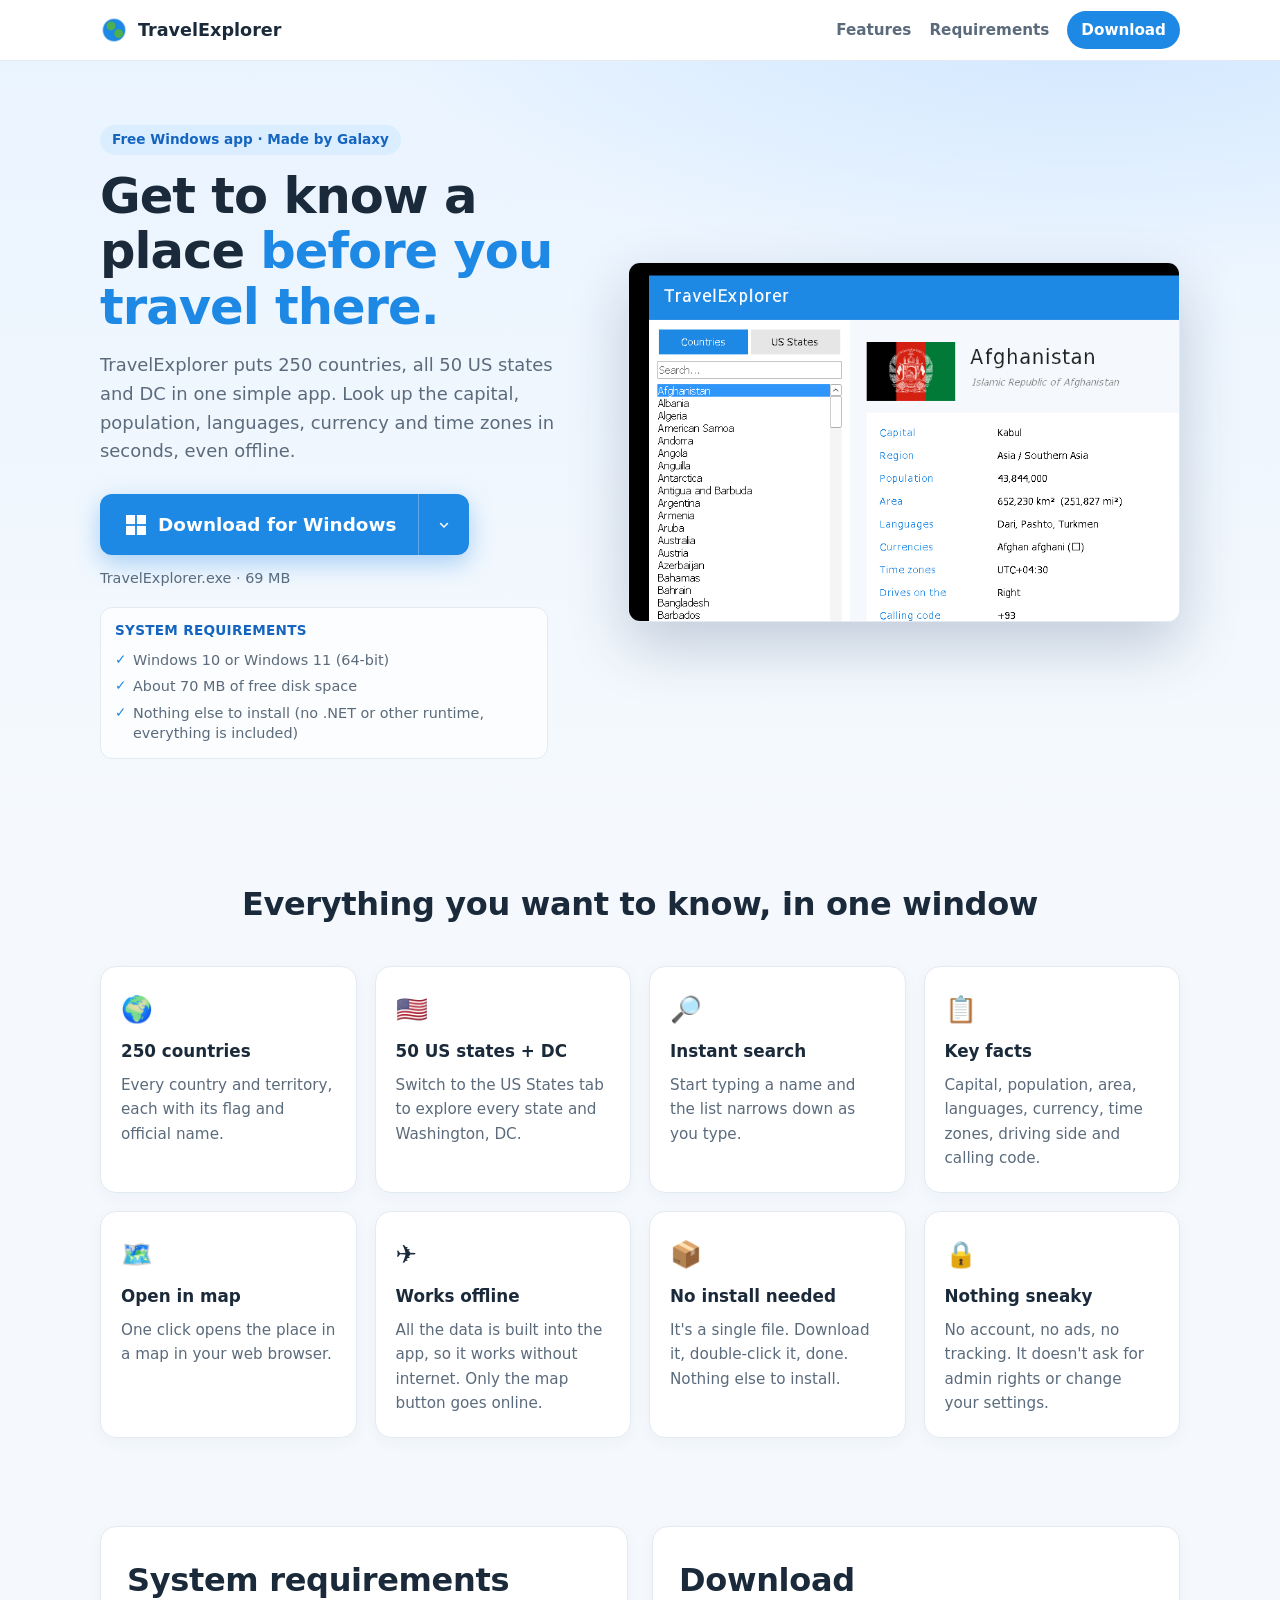
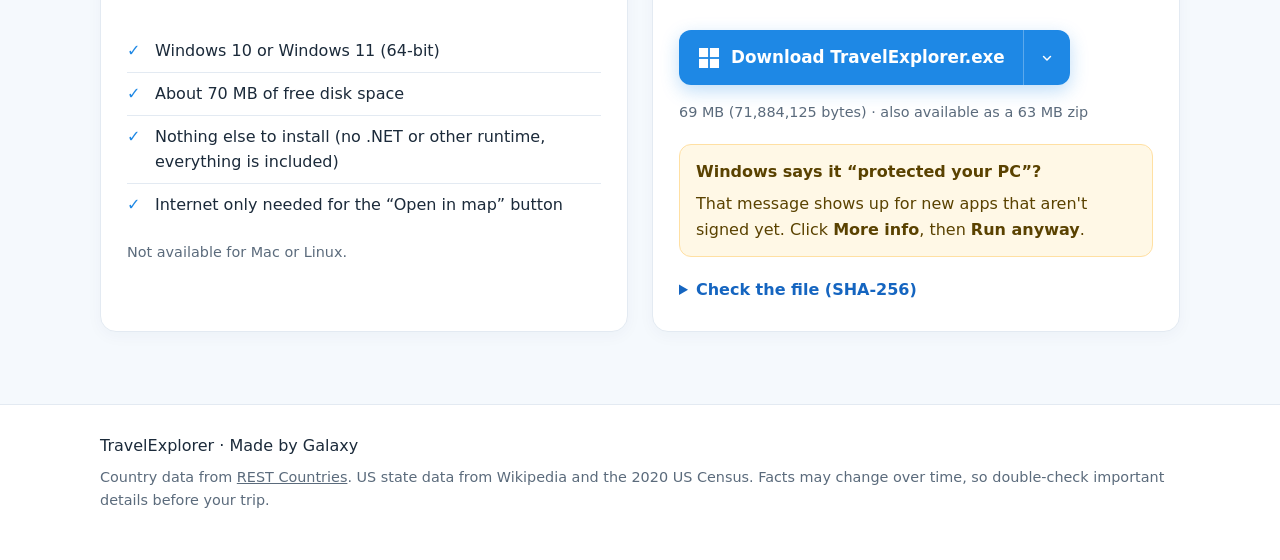
==== index.html @ 133fc7de "Publish TravelExplorer download site" ====
<!DOCTYPE html>
<html lang="en">
<head>
  <meta charset="utf-8">
  <meta name="viewport" content="width=device-width, initial-scale=1">
  <title>TravelExplorer: explore countries and US states before you go</title>
  <meta name="description" content="TravelExplorer is a free Windows app for looking up countries and US states: capital, population, languages, currency, time zones and more. Works offline, no install needed.">
  <link rel="icon" type="image/png" href="images/icon.png">
  <link rel="stylesheet" href="css/style.css">
</head>
<body>
  <header class="nav">
    <div class="wrap nav-inner">
      <a class="brand" href="#top"><img src="images/icon.png" alt="" width="28" height="28"> TravelExplorer</a>
      <nav>
        <a href="#features">Features</a>
        <a href="#requirements">Requirements</a>
        <a href="#download" class="nav-cta">Download</a>
      </nav>
    </div>
  </header>

  <main id="top">
    <section class="hero">
      <div class="wrap hero-inner">
        <div class="hero-text">
          <p class="eyebrow">Free Windows app &middot; Made by Galaxy</p>
          <h1>Get to know a place <span>before you travel there.</span></h1>
          <p class="lead">TravelExplorer puts 250 countries, all 50 US states and DC in one simple app. Look up the capital, population, languages, currency and time zones in seconds, even offline.</p>
          <div class="cta-row">
        <div class="split-dl" data-split-dl>
          <a class="split-dl-main" href="https://github.com/OscarPlaysROBLOX/travel-explorer/releases/download/v1.0.0/TravelExplorer.exe" download>
            <svg class="ico-win" aria-hidden="true" viewBox="0 0 88 88" width="20" height="20"><rect x="0" y="0" width="40" height="40" fill="currentColor"/><rect x="48" y="0" width="40" height="40" fill="currentColor"/><rect x="0" y="48" width="40" height="40" fill="currentColor"/><rect x="48" y="48" width="40" height="40" fill="currentColor"/></svg>
            <span>Download for Windows</span>
          </a>
          <button type="button" class="split-dl-toggle" id="dl-toggle-hero"
            aria-expanded="false" aria-haspopup="menu" aria-controls="dl-menu-hero"
            title="More download options">
            <svg class="ico-chevron" aria-hidden="true" viewBox="0 0 24 24" width="18" height="18"><path fill="currentColor" d="M6.7 9.3a1 1 0 0 1 1.4 0L12 13.17l3.9-3.88a1 1 0 1 1 1.4 1.42l-4.6 4.58a1 1 0 0 1-1.4 0l-4.6-4.58a1 1 0 0 1 0-1.42z"/></svg>
            <span class="sr-only">More download options</span>
          </button>
          <ul class="split-dl-menu" id="dl-menu-hero" role="menu" hidden>
          <li role="none">
            <a role="menuitem" class="split-dl-item" href="https://github.com/OscarPlaysROBLOX/travel-explorer/releases/download/v1.0.0/TravelExplorer.exe" download>
              <svg class="ico-dl" aria-hidden="true" viewBox="0 0 24 24" width="18" height="18"><path fill="currentColor" d="M12 3a1 1 0 0 1 1 1v9.586l3.293-3.293a1 1 0 1 1 1.414 1.414l-5 5a1 1 0 0 1-1.414 0l-5-5a1 1 0 1 1 1.414-1.414L11 13.586V4a1 1 0 0 1 1-1zm-7 14a1 1 0 0 1 1 1v1h12v-1a1 1 0 1 1 2 0v2a1 1 0 0 1-1 1H4a1 1 0 0 1-1-1v-2a1 1 0 0 1 1-1z"/></svg>
              <svg class="ico-win" aria-hidden="true" viewBox="0 0 88 88" width="20" height="20"><rect x="0" y="0" width="40" height="40" fill="currentColor"/><rect x="48" y="0" width="40" height="40" fill="currentColor"/><rect x="0" y="48" width="40" height="40" fill="currentColor"/><rect x="48" y="48" width="40" height="40" fill="currentColor"/></svg>
              <span>Windows 64-bit installer-free .exe (69 MB)</span>
            </a>
          </li>
          <li role="none">
            <a role="menuitem" class="split-dl-item" href="https://github.com/OscarPlaysROBLOX/travel-explorer/releases/download/v1.0.0/TravelExplorer.zip" download>
              <svg class="ico-dl" aria-hidden="true" viewBox="0 0 24 24" width="18" height="18"><path fill="currentColor" d="M12 3a1 1 0 0 1 1 1v9.586l3.293-3.293a1 1 0 1 1 1.414 1.414l-5 5a1 1 0 0 1-1.414 0l-5-5a1 1 0 1 1 1.414-1.414L11 13.586V4a1 1 0 0 1 1-1zm-7 14a1 1 0 0 1 1 1v1h12v-1a1 1 0 1 1 2 0v2a1 1 0 0 1-1 1H4a1 1 0 0 1-1-1v-2a1 1 0 0 1 1-1z"/></svg>
              <svg class="ico-win" aria-hidden="true" viewBox="0 0 88 88" width="20" height="20"><rect x="0" y="0" width="40" height="40" fill="currentColor"/><rect x="48" y="0" width="40" height="40" fill="currentColor"/><rect x="0" y="48" width="40" height="40" fill="currentColor"/><rect x="48" y="48" width="40" height="40" fill="currentColor"/></svg>
              <span>Windows 64-bit .zip (63 MB)</span>
            </a>
          </li>
          <li role="none">
            <a role="menuitem" class="split-dl-item" href="https://github.com/OscarPlaysROBLOX/travel-explorer/releases/download/v1.0.0/SHA256.txt" download>
              <svg class="ico-dl" aria-hidden="true" viewBox="0 0 24 24" width="18" height="18"><path fill="currentColor" d="M12 3a1 1 0 0 1 1 1v9.586l3.293-3.293a1 1 0 1 1 1.414 1.414l-5 5a1 1 0 0 1-1.414 0l-5-5a1 1 0 1 1 1.414-1.414L11 13.586V4a1 1 0 0 1 1-1zm-7 14a1 1 0 0 1 1 1v1h12v-1a1 1 0 1 1 2 0v2a1 1 0 0 1-1 1H4a1 1 0 0 1-1-1v-2a1 1 0 0 1 1-1z"/></svg>
              <svg class="ico-win" aria-hidden="true" viewBox="0 0 88 88" width="20" height="20"><rect x="0" y="0" width="40" height="40" fill="currentColor"/><rect x="48" y="0" width="40" height="40" fill="currentColor"/><rect x="0" y="48" width="40" height="40" fill="currentColor"/><rect x="48" y="48" width="40" height="40" fill="currentColor"/></svg>
              <span>SHA-256 checksum (.txt)</span>
            </a>
          </li>
          </ul>
        </div>
            <p class="dl-meta">TravelExplorer.exe &middot; 69 MB</p>
            <div class="hero-reqs" aria-label="System requirements">
              <h2 class="hero-reqs-title">System requirements</h2>
              <ul>
                <li>Windows 10 or Windows 11 (64-bit)</li>
                <li>About 70 MB of free disk space</li>
                <li>Nothing else to install (no .NET or other runtime, everything is included)</li>
              </ul>
            </div>
          </div>
        </div>
        <figure class="shot">
          <img src="images/screenshot.png" width="794" height="517" alt="TravelExplorer showing Afghanistan: flag, capital Kabul, region, population, area, languages, currency, time zone, driving side and calling code, with a searchable country list on the left.">
        </figure>
      </div>
    </section>

    <section id="features" class="features">
      <div class="wrap">
        <h2>Everything you want to know, in one window</h2>
        <div class="grid">
          <article class="card"><div class="ic">🌍</div><h3>250 countries</h3><p>Every country and territory, each with its flag and official name.</p></article>
          <article class="card"><div class="ic">🇺🇸</div><h3>50 US states + DC</h3><p>Switch to the US States tab to explore every state and Washington, DC.</p></article>
          <article class="card"><div class="ic">🔎</div><h3>Instant search</h3><p>Start typing a name and the list narrows down as you type.</p></article>
          <article class="card"><div class="ic">📋</div><h3>Key facts</h3><p>Capital, population, area, languages, currency, time zones, driving side and calling code.</p></article>
          <article class="card"><div class="ic">🗺️</div><h3>Open in map</h3><p>One click opens the place in a map in your web browser.</p></article>
          <article class="card"><div class="ic">✈️</div><h3>Works offline</h3><p>All the data is built into the app, so it works without internet. Only the map button goes online.</p></article>
          <article class="card"><div class="ic">📦</div><h3>No install needed</h3><p>It's a single file. Download it, double-click it, done. Nothing else to install.</p></article>
          <article class="card"><div class="ic">🔒</div><h3>Nothing sneaky</h3><p>No account, no ads, no tracking. It doesn't ask for admin rights or change your settings.</p></article>
        </div>
      </div>
    </section>

    <section id="download" class="download">
      <div class="wrap two-col">
        <div id="requirements" class="panel">
          <h2>System requirements</h2>
          <ul class="checks">
            <li>Windows 10 or Windows 11 (64-bit)</li>
            <li>About 70 MB of free disk space</li>
            <li>Nothing else to install (no .NET or other runtime, everything is included)</li>
            <li>Internet only needed for the &ldquo;Open in map&rdquo; button</li>
          </ul>
          <p class="muted">Not available for Mac or Linux.</p>
        </div>
        <div class="panel">
          <h2>Download</h2>
        <div class="split-dl split-dl--compact" data-split-dl>
          <a class="split-dl-main" href="https://github.com/OscarPlaysROBLOX/travel-explorer/releases/download/v1.0.0/TravelExplorer.exe" download>
            <svg class="ico-win" aria-hidden="true" viewBox="0 0 88 88" width="20" height="20"><rect x="0" y="0" width="40" height="40" fill="currentColor"/><rect x="48" y="0" width="40" height="40" fill="currentColor"/><rect x="0" y="48" width="40" height="40" fill="currentColor"/><rect x="48" y="48" width="40" height="40" fill="currentColor"/></svg>
            <span>Download TravelExplorer.exe</span>
          </a>
          <button type="button" class="split-dl-toggle" id="dl-toggle-panel"
            aria-expanded="false" aria-haspopup="menu" aria-controls="dl-menu-panel"
            title="More download options">
            <svg class="ico-chevron" aria-hidden="true" viewBox="0 0 24 24" width="18" height="18"><path fill="currentColor" d="M6.7 9.3a1 1 0 0 1 1.4 0L12 13.17l3.9-3.88a1 1 0 1 1 1.4 1.42l-4.6 4.58a1 1 0 0 1-1.4 0l-4.6-4.58a1 1 0 0 1 0-1.42z"/></svg>
            <span class="sr-only">More download options</span>
          </button>
          <ul class="split-dl-menu" id="dl-menu-panel" role="menu" hidden>
          <li role="none">
            <a role="menuitem" class="split-dl-item" href="https://github.com/OscarPlaysROBLOX/travel-explorer/releases/download/v1.0.0/TravelExplorer.exe" download>
              <svg class="ico-dl" aria-hidden="true" viewBox="0 0 24 24" width="18" height="18"><path fill="currentColor" d="M12 3a1 1 0 0 1 1 1v9.586l3.293-3.293a1 1 0 1 1 1.414 1.414l-5 5a1 1 0 0 1-1.414 0l-5-5a1 1 0 1 1 1.414-1.414L11 13.586V4a1 1 0 0 1 1-1zm-7 14a1 1 0 0 1 1 1v1h12v-1a1 1 0 1 1 2 0v2a1 1 0 0 1-1 1H4a1 1 0 0 1-1-1v-2a1 1 0 0 1 1-1z"/></svg>
              <svg class="ico-win" aria-hidden="true" viewBox="0 0 88 88" width="20" height="20"><rect x="0" y="0" width="40" height="40" fill="currentColor"/><rect x="48" y="0" width="40" height="40" fill="currentColor"/><rect x="0" y="48" width="40" height="40" fill="currentColor"/><rect x="48" y="48" width="40" height="40" fill="currentColor"/></svg>
              <span>Windows 64-bit installer-free .exe (69 MB)</span>
            </a>
          </li>
          <li role="none">
            <a role="menuitem" class="split-dl-item" href="https://github.com/OscarPlaysROBLOX/travel-explorer/releases/download/v1.0.0/TravelExplorer.zip" download>
              <svg class="ico-dl" aria-hidden="true" viewBox="0 0 24 24" width="18" height="18"><path fill="currentColor" d="M12 3a1 1 0 0 1 1 1v9.586l3.293-3.293a1 1 0 1 1 1.414 1.414l-5 5a1 1 0 0 1-1.414 0l-5-5a1 1 0 1 1 1.414-1.414L11 13.586V4a1 1 0 0 1 1-1zm-7 14a1 1 0 0 1 1 1v1h12v-1a1 1 0 1 1 2 0v2a1 1 0 0 1-1 1H4a1 1 0 0 1-1-1v-2a1 1 0 0 1 1-1z"/></svg>
              <svg class="ico-win" aria-hidden="true" viewBox="0 0 88 88" width="20" height="20"><rect x="0" y="0" width="40" height="40" fill="currentColor"/><rect x="48" y="0" width="40" height="40" fill="currentColor"/><rect x="0" y="48" width="40" height="40" fill="currentColor"/><rect x="48" y="48" width="40" height="40" fill="currentColor"/></svg>
              <span>Windows 64-bit .zip (63 MB)</span>
            </a>
          </li>
          <li role="none">
            <a role="menuitem" class="split-dl-item" href="https://github.com/OscarPlaysROBLOX/travel-explorer/releases/download/v1.0.0/SHA256.txt" download>
              <svg class="ico-dl" aria-hidden="true" viewBox="0 0 24 24" width="18" height="18"><path fill="currentColor" d="M12 3a1 1 0 0 1 1 1v9.586l3.293-3.293a1 1 0 1 1 1.414 1.414l-5 5a1 1 0 0 1-1.414 0l-5-5a1 1 0 1 1 1.414-1.414L11 13.586V4a1 1 0 0 1 1-1zm-7 14a1 1 0 0 1 1 1v1h12v-1a1 1 0 1 1 2 0v2a1 1 0 0 1-1 1H4a1 1 0 0 1-1-1v-2a1 1 0 0 1 1-1z"/></svg>
              <svg class="ico-win" aria-hidden="true" viewBox="0 0 88 88" width="20" height="20"><rect x="0" y="0" width="40" height="40" fill="currentColor"/><rect x="48" y="0" width="40" height="40" fill="currentColor"/><rect x="0" y="48" width="40" height="40" fill="currentColor"/><rect x="48" y="48" width="40" height="40" fill="currentColor"/></svg>
              <span>SHA-256 checksum (.txt)</span>
            </a>
          </li>
          </ul>
        </div>
          <p class="dl-meta">69 MB (71,884,125 bytes) &middot; also available as a 63 MB zip</p>
          <div class="note">
            <strong>Windows says it &ldquo;protected your PC&rdquo;?</strong>
            <p>That message shows up for new apps that aren't signed yet. Click <b>More info</b>, then <b>Run anyway</b>.</p>
          </div>
          <details class="hash">
            <summary>Check the file (SHA-256)</summary>
            <code>4e4ff138838e1df1d02a6c051dc1716c15a8ce69481aab5f80a237eab1870e41</code>
            <p class="muted">In PowerShell, run <code class="inline">Get-FileHash .\TravelExplorer.exe</code> and compare the result with the value above. Or download the <a href="https://github.com/OscarPlaysROBLOX/travel-explorer/releases/download/v1.0.0/SHA256.txt" download>SHA256.txt</a> file.</p>
          </details>
        </div>
      </div>
    </section>
  </main>

  <footer class="footer">
    <div class="wrap">
      <p>TravelExplorer &middot; Made by Galaxy</p>
      <p class="muted">Country data from <a href="https://restcountries.com" rel="noopener">REST Countries</a>. US state data from Wikipedia and the 2020 US Census. Facts may change over time, so double-check important details before your trip.</p>
    </div>
  </footer>
  <script src="js/download-menu.js" defer></script>
</body>
</html>
---- css/style.css ----
:root{
  --blue:#1e88e5; --blue-d:#1565c0; --ink:#1b2a3a; --muted:#5b6b7c;
  --bg:#f5f9fd; --card:#fff; --line:#e3eaf2; --radius:16px;
}
*{box-sizing:border-box}
html{scroll-behavior:smooth}
body{
  margin:0;
  font-family:"Segoe UI",system-ui,-apple-system,Roboto,Helvetica,Arial,sans-serif;
  color:var(--ink); background:var(--bg); line-height:1.6;
}
img{max-width:100%; height:auto; display:block}
a{color:var(--blue-d)}
.wrap{max-width:1120px; margin:0 auto; padding:0 20px}
.sr-only{
  position:absolute; width:1px; height:1px; padding:0; margin:-1px;
  overflow:hidden; clip:rect(0,0,0,0); white-space:nowrap; border:0;
}

.nav{
  position:sticky; top:0; z-index:10;
  background:rgba(255,255,255,.92); backdrop-filter:blur(8px);
  border-bottom:1px solid var(--line);
}
.nav-inner{display:flex; align-items:center; justify-content:space-between; height:60px}
.brand{
  display:flex; align-items:center; gap:10px;
  font-weight:700; font-size:1.1rem; color:var(--ink); text-decoration:none;
}
.nav nav{display:flex; gap:18px; align-items:center}
.nav nav a{color:var(--muted); text-decoration:none; font-weight:600; font-size:.95rem}
.nav nav a:hover{color:var(--blue-d)}
.nav .nav-cta{color:#fff; background:var(--blue); padding:7px 14px; border-radius:999px}
.nav .nav-cta:hover{color:#fff; background:var(--blue-d)}

.hero{
  background:
    radial-gradient(1200px 500px at 85% -10%, #cfe6ff 0, transparent 60%),
    linear-gradient(180deg, #eaf4ff, var(--bg));
  padding:64px 0 56px;
}
.hero-inner{display:grid; grid-template-columns:1fr 1.15fr; gap:48px; align-items:center}
.eyebrow{
  display:inline-block; margin:0 0 14px; padding:4px 12px; border-radius:999px;
  background:#dbeeff; color:var(--blue-d); font-weight:600; font-size:.85rem;
}
h1{font-size:clamp(2rem,4.5vw,3.1rem); line-height:1.12; margin:0 0 16px; letter-spacing:-.02em}
h1 span{color:var(--blue)}
.lead{font-size:1.12rem; color:var(--muted); margin:0 0 28px}
.cta-row{position:relative; z-index:3}

/* Room under open dropdown so requirements aren't covered */
.split-dl.is-open{margin-bottom:11.5rem}
.split-dl-menu{z-index:30}

.hero-reqs{
  margin-top:16px; max-width:28rem;
  padding:12px 14px; border-radius:12px;
  background:rgba(255,255,255,.72); border:1px solid var(--line);
}
.hero-reqs-title{
  margin:0 0 6px; font-size:.85rem; font-weight:700;
  letter-spacing:.02em; text-transform:uppercase; color:var(--blue-d);
}
.hero-reqs ul{margin:0; padding:0; list-style:none}
.hero-reqs li{
  position:relative; padding:3px 0 3px 18px;
  font-size:.9rem; color:var(--muted); line-height:1.4;
}
.hero-reqs li::before{
  content:"✓"; position:absolute; left:0; color:var(--blue); font-weight:700; font-size:.85rem;
}

/* Split download button */
.split-dl{
  position:relative; display:inline-flex; align-items:stretch;
  border-radius:12px;
  box-shadow:0 8px 24px rgba(30,136,229,.35);
  max-width:100%;
}
.split-dl-main{
  display:inline-flex; align-items:center; gap:12px;
  background:var(--blue); color:#fff; text-decoration:none;
  font-weight:700; font-size:1.15rem; padding:16px 22px 16px 26px;
  border-radius:12px 0 0 12px; border:0; border-right:1px solid rgba(255,255,255,.28);
  transition:background .15s;
}
.split-dl-toggle{
  display:inline-flex; align-items:center; justify-content:center;
  background:var(--blue); color:#fff; border:0; cursor:pointer;
  padding:0 16px; border-radius:0 12px 12px 0;
  transition:background .15s;
}
.split-dl-main:hover, .split-dl-toggle:hover{background:var(--blue-d)}
.split-dl-main:focus-visible, .split-dl-toggle:focus-visible{
  outline:3px solid #90caf9; outline-offset:3px; z-index:1;
}
.split-dl.is-open .split-dl-toggle{background:var(--blue-d)}
.split-dl.is-open .ico-chevron{transform:rotate(180deg)}
.ico-chevron{transition:transform .15s; display:block}
.ico-win, .ico-dl{flex-shrink:0; display:block}
.split-dl-menu{
  position:absolute; top:calc(100% + 8px); left:0; right:0; min-width:min(100%, 380px);
  margin:0; padding:8px; list-style:none;
  background:#fff; border:1px solid var(--line); border-radius:12px;
  box-shadow:0 16px 40px rgba(20,50,90,.18); z-index:20;
}
.split-dl-menu[hidden]{display:none}
.split-dl-item{
  display:flex; align-items:flex-start; gap:10px;
  padding:12px 12px; border-radius:8px;
  color:var(--ink); text-decoration:none; font-weight:600; font-size:.95rem;
  line-height:1.35;
}
.split-dl-item:hover, .split-dl-item:focus{
  background:#eef6ff; color:var(--blue-d); outline:none;
}
.split-dl-item .ico-win, .split-dl-item .ico-dl{color:var(--blue); margin-top:2px}
.split-dl--compact .split-dl-main{font-size:1.05rem; padding:14px 18px 14px 20px}
.split-dl--compact .split-dl-toggle{padding:0 14px}
.split-dl--compact{box-shadow:0 6px 18px rgba(30,136,229,.28)}

.dl-meta{margin:12px 0 0; color:var(--muted); font-size:.9rem}
.shot{
  margin:0; border-radius:12px; overflow:hidden;
  box-shadow:0 24px 60px rgba(20,50,90,.22);
  border:1px solid var(--line); background:#fff;
}

section h2{font-size:clamp(1.5rem,3vw,2rem); margin:0 0 24px; letter-spacing:-.01em}
.features{padding:64px 0}
.features h2{text-align:center; margin-bottom:36px}
.grid{display:grid; grid-template-columns:repeat(4,1fr); gap:18px}
.card{
  background:var(--card); border:1px solid var(--line); border-radius:var(--radius);
  padding:22px 20px; box-shadow:0 4px 16px rgba(20,50,90,.04);
}
.card .ic{font-size:1.6rem; margin-bottom:8px}
.card h3{margin:0 0 8px; font-size:1.05rem}
.card p{margin:0; color:var(--muted); font-size:.95rem}

.download{padding:24px 0 72px}
.two-col{display:grid; grid-template-columns:1fr 1fr; gap:24px}
.panel{
  background:var(--card); border:1px solid var(--line); border-radius:var(--radius);
  padding:28px 26px; box-shadow:0 4px 16px rgba(20,50,90,.04);
  overflow:visible;
}
.panel .split-dl{margin-bottom:4px}
.checks{list-style:none; padding:0; margin:0 0 16px}
.checks li{
  position:relative; padding:8px 0 8px 28px; border-bottom:1px solid var(--line);
}
.checks li:last-child{border-bottom:0}
.checks li::before{
  content:"✓"; position:absolute; left:0; color:var(--blue); font-weight:700;
}
.note{
  margin:20px 0; padding:14px 16px; border-radius:12px;
  background:#fff8e6; border:1px solid #ffe0a3; color:#5a4200;
}
.note p{margin:6px 0 0}
.hash{margin-top:12px}
.hash summary{cursor:pointer; font-weight:600; color:var(--blue-d)}
.hash code{
  display:block; margin:12px 0; padding:12px; border-radius:8px;
  background:#f0f4f8; font-size:.78rem; word-break:break-all;
}
code.inline{background:#f0f4f8; padding:2px 6px; border-radius:4px; font-size:.85rem}
.muted{color:var(--muted); font-size:.9rem}

.footer{border-top:1px solid var(--line); background:#fff; padding:28px 0 40px}
.footer p{margin:0 0 8px}
.footer a{color:var(--muted)}

@media (max-width:900px){
  .hero-inner,.two-col{grid-template-columns:1fr}
  .grid{grid-template-columns:repeat(2,1fr)}
  .hero{padding:40px 0 32px}
}
@media (max-width:560px){
  .grid{grid-template-columns:1fr}
  .nav nav a:not(.nav-cta){display:none}
  .split-dl{width:100%}
  .split-dl-main{flex:1; justify-content:center; font-size:1.05rem; padding-left:16px; padding-right:14px}
  .split-dl-menu{min-width:100%; right:0}
}
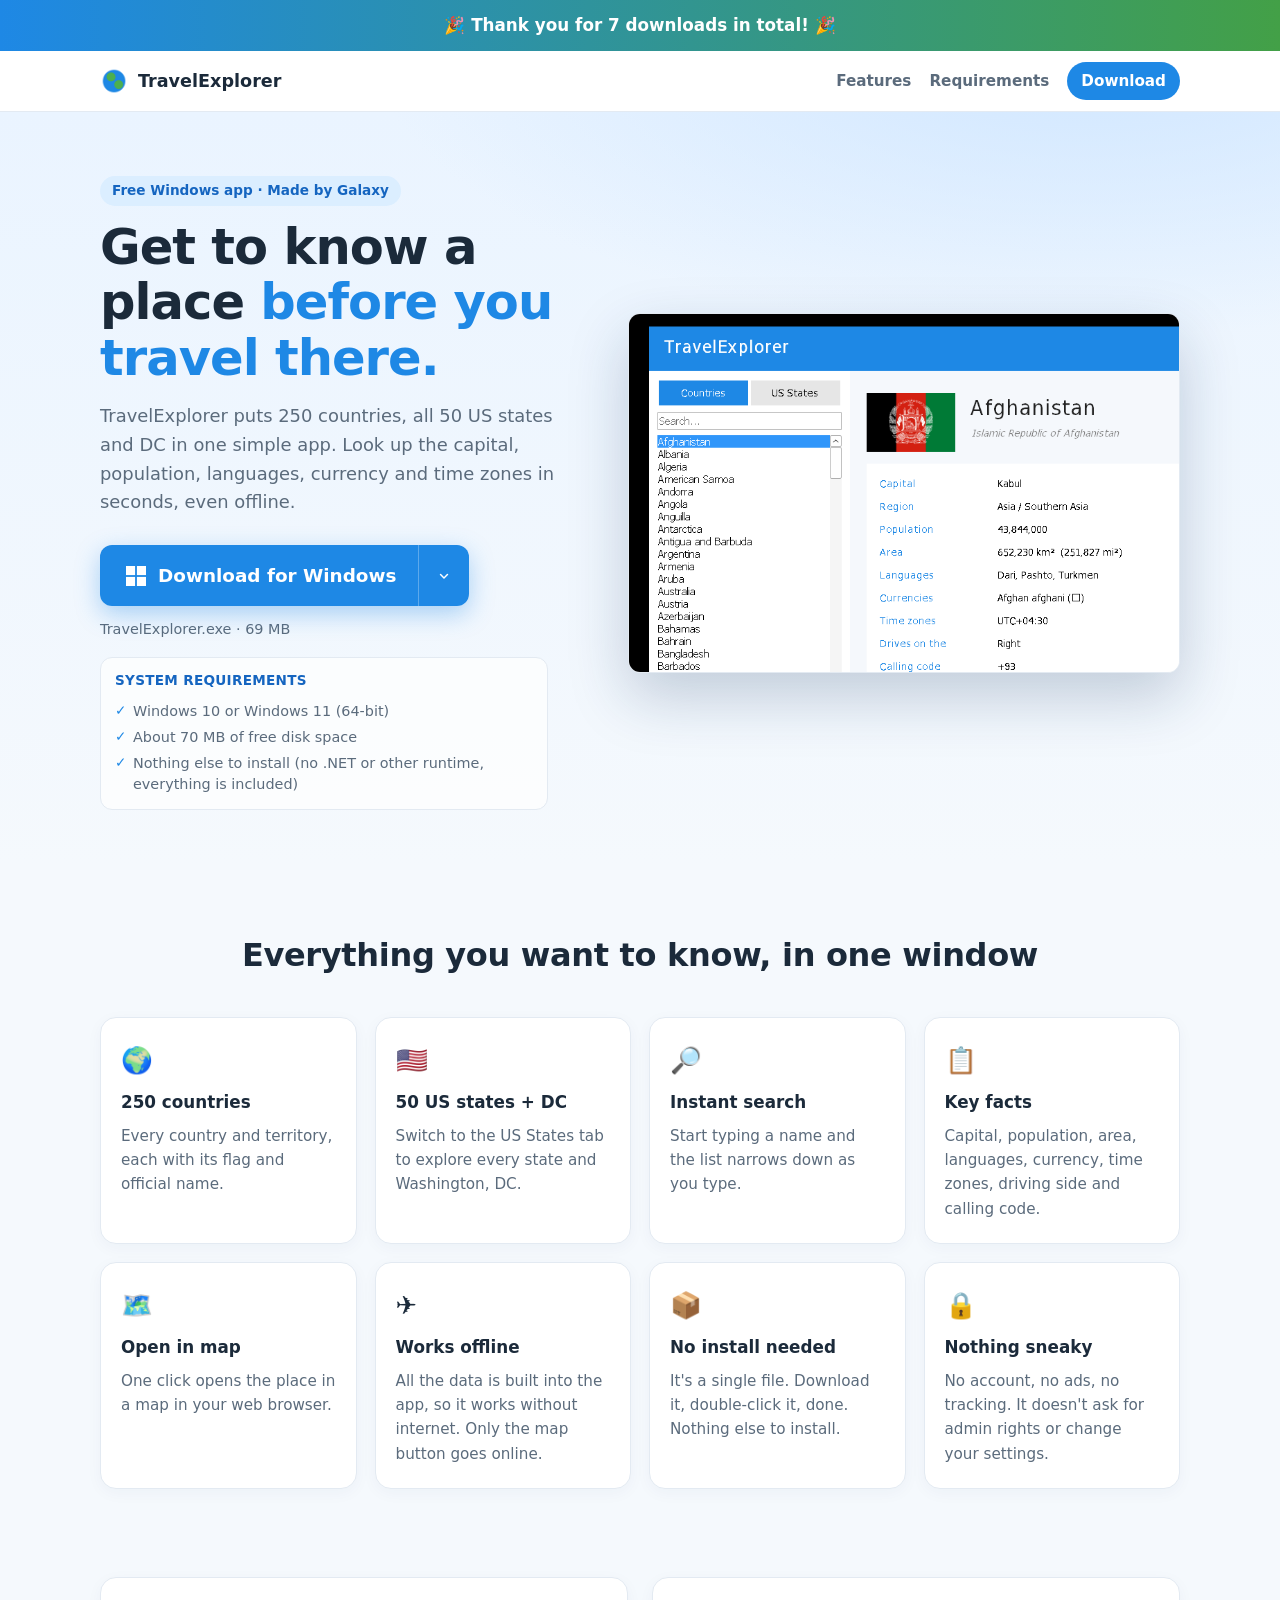
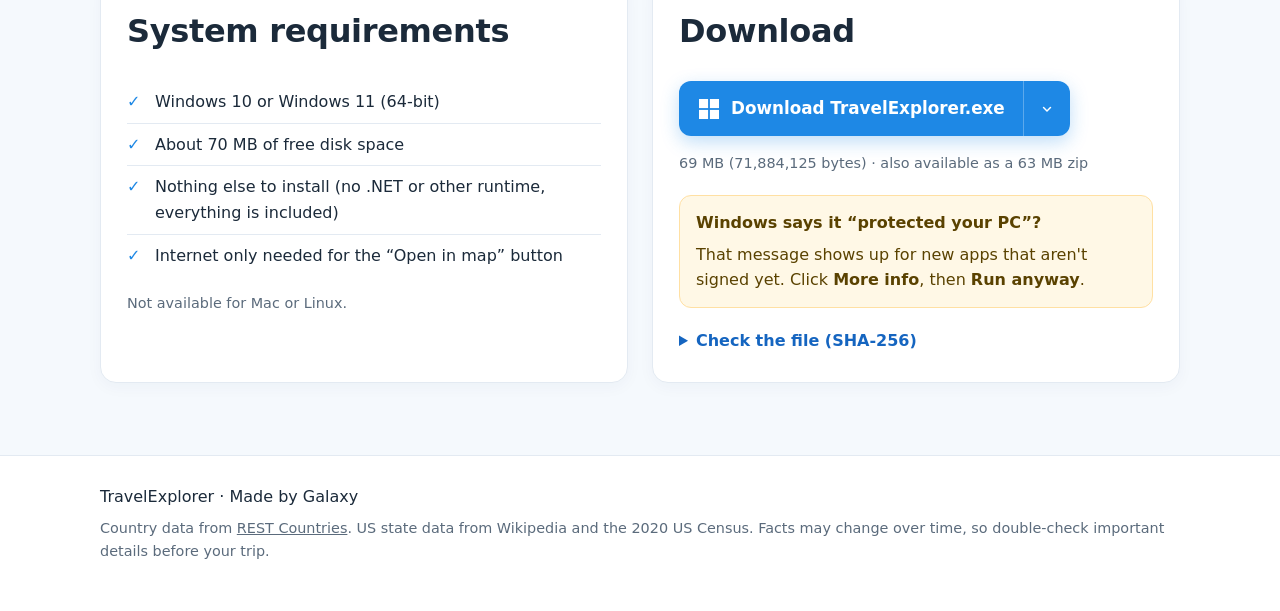
==== commit 6f2198d7: "Add thank-you banner for 7 downloads" ====
--- a/index.html
+++ b/index.html
@@ -9,6 +9,7 @@
   <link rel="stylesheet" href="css/style.css">
 </head>
 <body>
+<div class="thanks-banner" role="status" style="background:linear-gradient(90deg,#1e88e5,#43a047);color:#fff;text-align:center;padding:12px 16px;font-weight:600;font-size:1.05rem;">🎉 Thank you for 7 downloads in total! 🎉</div>
   <header class="nav">
     <div class="wrap nav-inner">
       <a class="brand" href="#top"><img src="images/icon.png" alt="" width="28" height="28"> TravelExplorer</a>
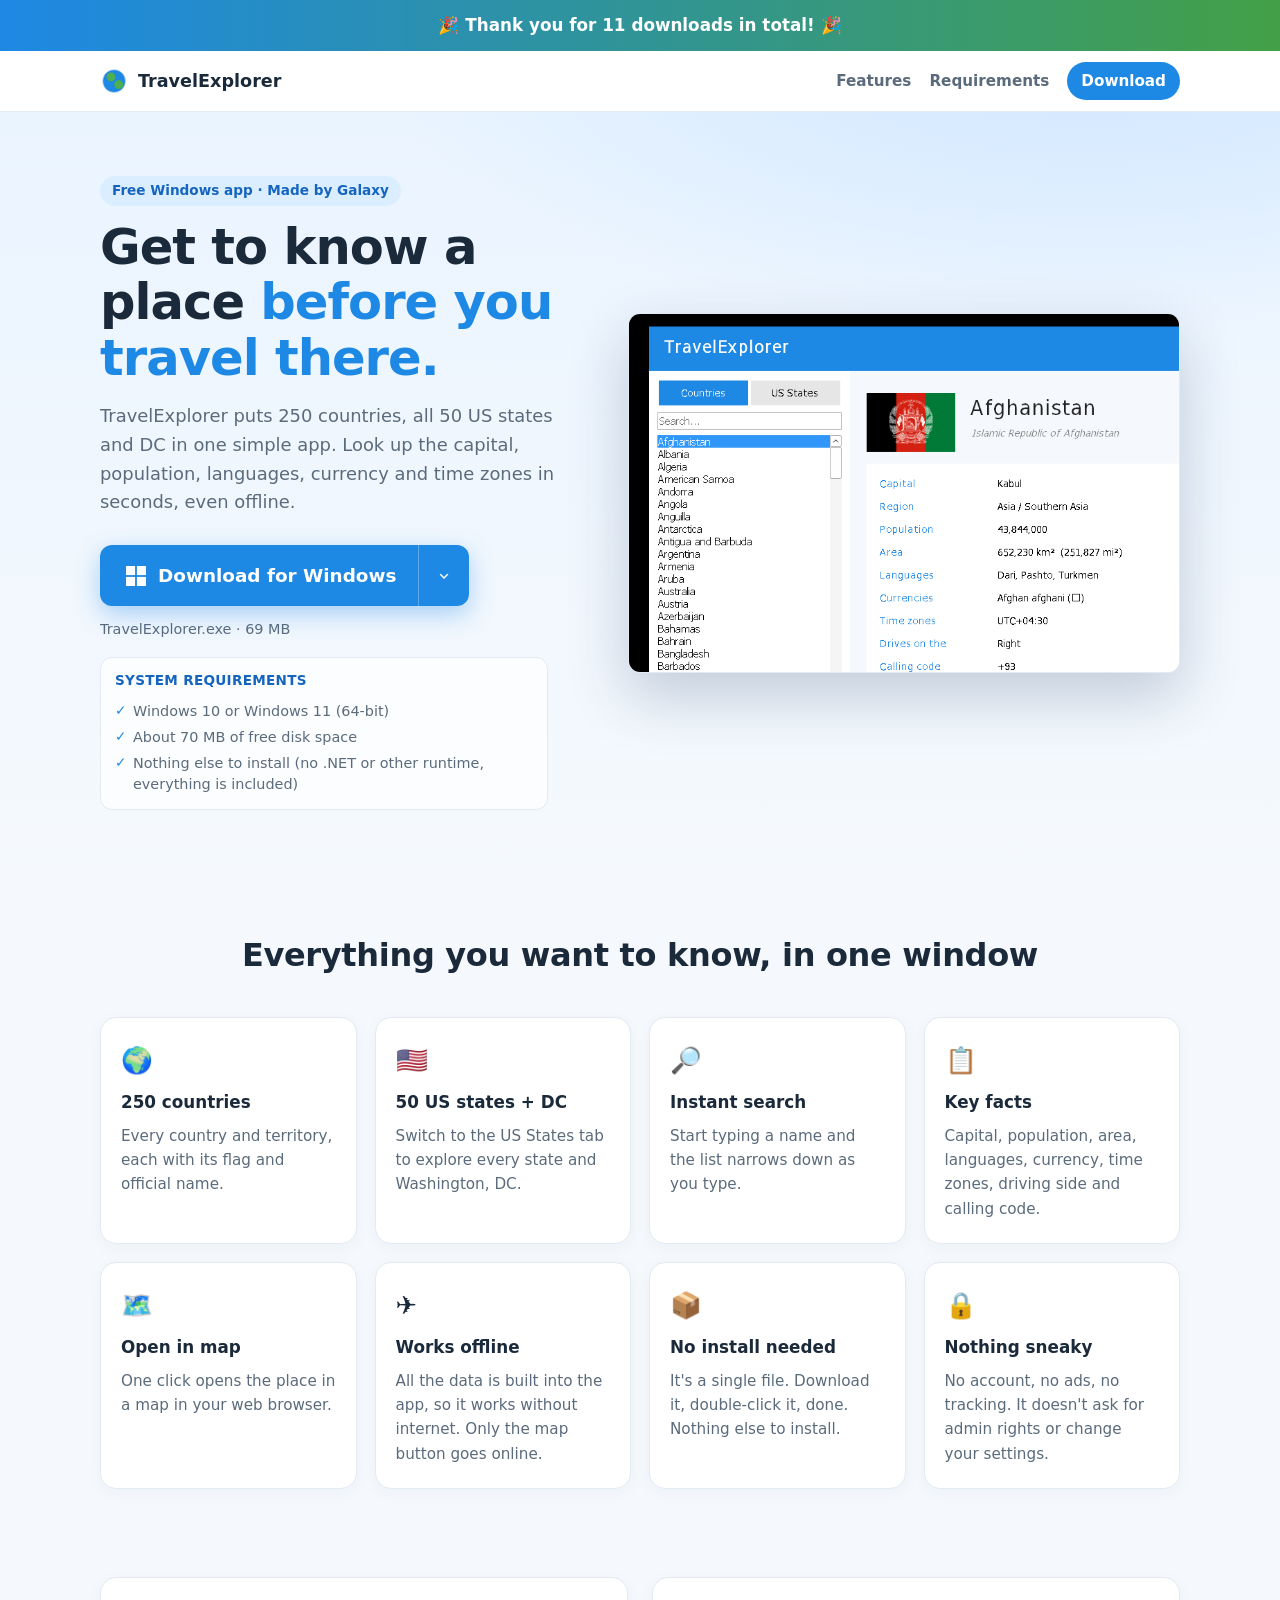
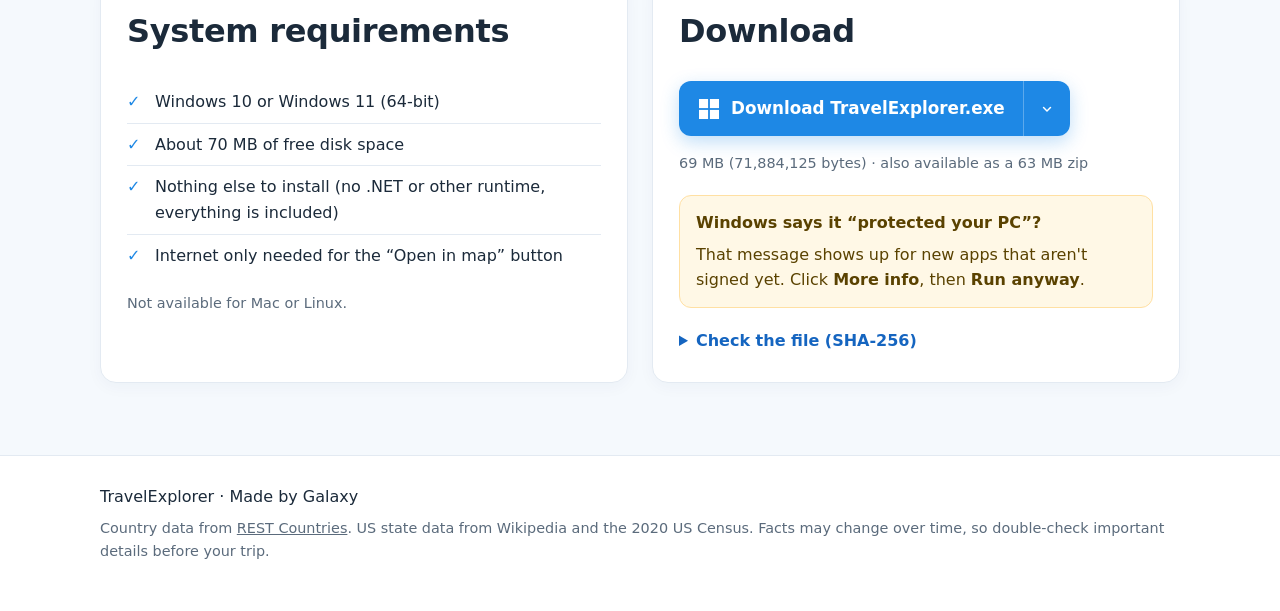
==== commit fbfa1955: "Update thank-you to 11 downloads" ====
--- a/index.html
+++ b/index.html
@@ -9,7 +9,7 @@
   <link rel="stylesheet" href="css/style.css">
 </head>
 <body>
-<div class="thanks-banner" role="status" style="background:linear-gradient(90deg,#1e88e5,#43a047);color:#fff;text-align:center;padding:12px 16px;font-weight:600;font-size:1.05rem;">🎉 Thank you for 7 downloads in total! 🎉</div>
+<div class="thanks-banner" role="status" style="background:linear-gradient(90deg,#1e88e5,#43a047);color:#fff;text-align:center;padding:12px 16px;font-weight:600;font-size:1.05rem;">🎉 Thank you for 11 downloads in total! 🎉</div>
   <header class="nav">
     <div class="wrap nav-inner">
       <a class="brand" href="#top"><img src="images/icon.png" alt="" width="28" height="28"> TravelExplorer</a>
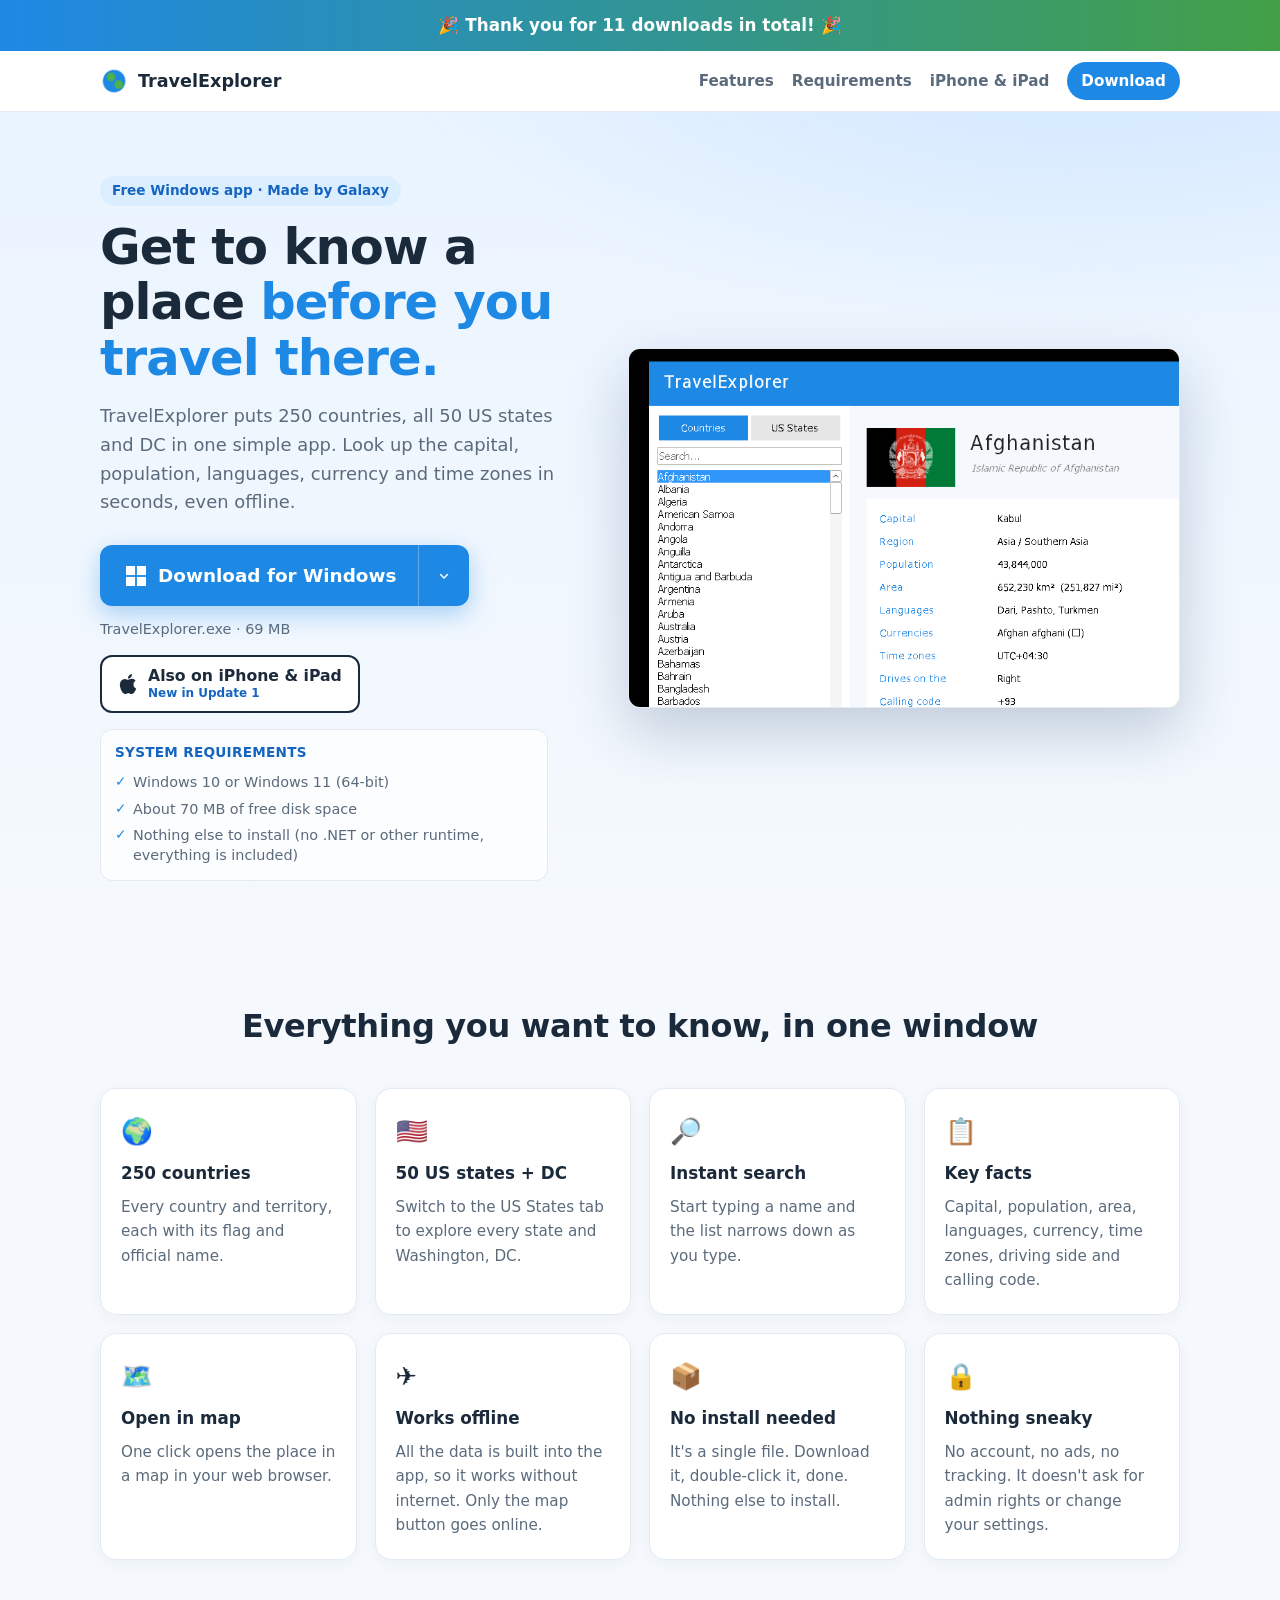
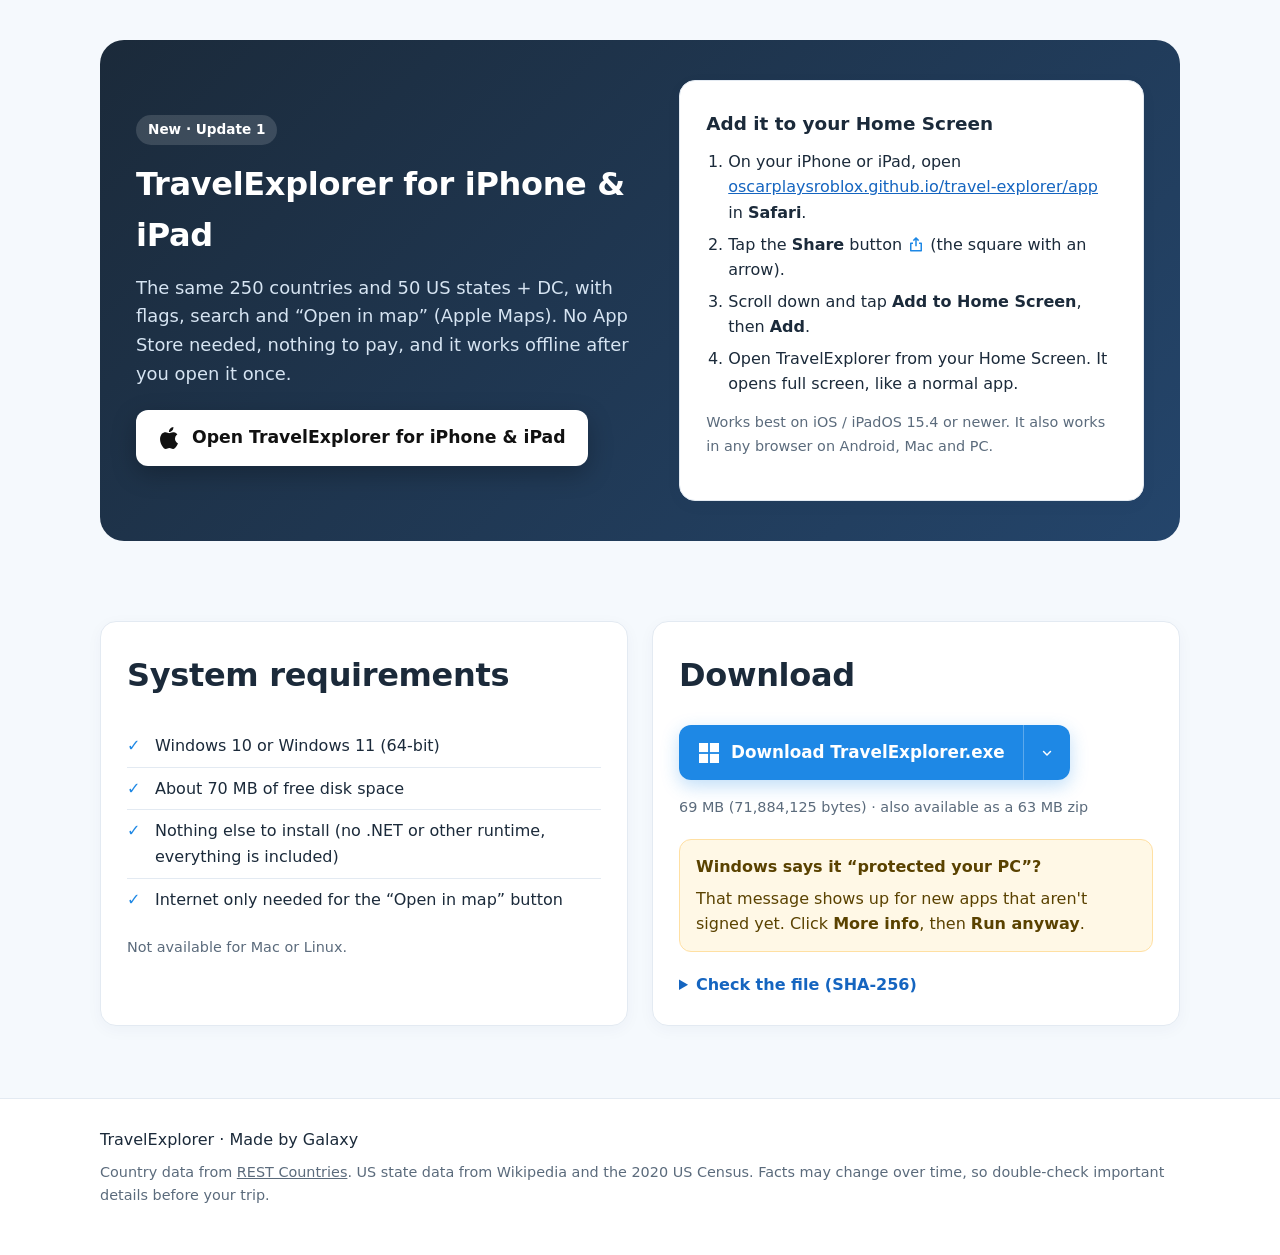
==== commit 45d9842b: "Update 1: TravelExplorer for iPhone & iPad (offline web app at /app/)" ====
--- a/index.html
+++ b/index.html
@@ -16,6 +16,7 @@
       <nav>
         <a href="#features">Features</a>
         <a href="#requirements">Requirements</a>
+        <a href="#ios">iPhone &amp; iPad</a>
         <a href="#download" class="nav-cta">Download</a>
       </nav>
     </div>
@@ -65,6 +66,7 @@
           </ul>
         </div>
             <p class="dl-meta">TravelExplorer.exe &middot; 69 MB</p>
+            <a class="ios-btn" href="app/"><svg class="ico-apple" aria-hidden="true" viewBox="0 0 24 24" width="20" height="20"><path fill="currentColor" d="M12.152 6.896c-.948 0-2.415-1.078-3.96-1.04-2.04.027-3.91 1.183-4.961 3.014-2.117 3.675-.546 9.103 1.519 12.09 1.013 1.454 2.208 3.09 3.792 3.039 1.52-.065 2.09-.987 3.935-.987 1.831 0 2.35.987 3.96.948 1.637-.026 2.676-1.48 3.676-2.948 1.156-1.688 1.636-3.325 1.662-3.415-.039-.013-3.182-1.221-3.22-4.857-.026-3.04 2.48-4.494 2.597-4.559-1.429-2.09-3.623-2.324-4.39-2.376-2-.156-3.675 1.09-4.61 1.09zM15.53 3.83c.843-1.012 1.4-2.427 1.245-3.83-1.207.052-2.662.805-3.532 1.818-.78.896-1.454 2.338-1.273 3.714 1.338.104 2.715-.688 3.559-1.701"/></svg><span>Also on iPhone &amp; iPad <small>New in Update 1</small></span></a>
             <div class="hero-reqs" aria-label="System requirements">
               <h2 class="hero-reqs-title">System requirements</h2>
               <ul>
@@ -93,6 +95,27 @@
           <article class="card"><div class="ic">✈️</div><h3>Works offline</h3><p>All the data is built into the app, so it works without internet. Only the map button goes online.</p></article>
           <article class="card"><div class="ic">📦</div><h3>No install needed</h3><p>It's a single file. Download it, double-click it, done. Nothing else to install.</p></article>
           <article class="card"><div class="ic">🔒</div><h3>Nothing sneaky</h3><p>No account, no ads, no tracking. It doesn't ask for admin rights or change your settings.</p></article>
+        </div>
+      </div>
+    </section>
+
+    <section id="ios" class="ios">
+      <div class="wrap ios-inner">
+        <div class="ios-text">
+          <p class="eyebrow">New &middot; Update 1</p>
+          <h2>TravelExplorer for iPhone &amp; iPad</h2>
+          <p class="lead">The same 250 countries and 50 US states + DC, with flags, search and &ldquo;Open in map&rdquo; (Apple Maps). No App Store needed, nothing to pay, and it works offline after you open it once.</p>
+          <a class="ios-cta" href="app/"><svg class="ico-apple" aria-hidden="true" viewBox="0 0 24 24" width="22" height="22"><path fill="currentColor" d="M12.152 6.896c-.948 0-2.415-1.078-3.96-1.04-2.04.027-3.91 1.183-4.961 3.014-2.117 3.675-.546 9.103 1.519 12.09 1.013 1.454 2.208 3.09 3.792 3.039 1.52-.065 2.09-.987 3.935-.987 1.831 0 2.35.987 3.96.948 1.637-.026 2.676-1.48 3.676-2.948 1.156-1.688 1.636-3.325 1.662-3.415-.039-.013-3.182-1.221-3.22-4.857-.026-3.04 2.48-4.494 2.597-4.559-1.429-2.09-3.623-2.324-4.39-2.376-2-.156-3.675 1.09-4.61 1.09zM15.53 3.83c.843-1.012 1.4-2.427 1.245-3.83-1.207.052-2.662.805-3.532 1.818-.78.896-1.454 2.338-1.273 3.714 1.338.104 2.715-.688 3.559-1.701"/></svg><span>Open TravelExplorer for iPhone &amp; iPad</span></a>
+        </div>
+        <div class="panel ios-steps">
+          <h3>Add it to your Home Screen</h3>
+          <ol>
+            <li>On your iPhone or iPad, open <a href="app/">oscarplaysroblox.github.io/travel-explorer/app</a> in <b>Safari</b>.</li>
+            <li>Tap the <b>Share</b> button <span class="share-ico" aria-hidden="true"><svg viewBox="0 0 24 24" width="18" height="18"><path fill="currentColor" d="M12 2.6l4.2 4.2-1.4 1.4L13 6.4V15h-2V6.4L9.2 8.2 7.8 6.8 12 2.6zM5 10h3v2H6v8h12v-8h-2v-2h3a1 1 0 0 1 1 1v10a1 1 0 0 1-1 1H5a1 1 0 0 1-1-1V11a1 1 0 0 1 1-1z"/></svg></span> (the square with an arrow).</li>
+            <li>Scroll down and tap <b>Add to Home Screen</b>, then <b>Add</b>.</li>
+            <li>Open TravelExplorer from your Home Screen. It opens full screen, like a normal app.</li>
+          </ol>
+          <p class="muted">Works best on iOS / iPadOS 15.4 or newer. It also works in any browser on Android, Mac and PC.</p>
         </div>
       </div>
     </section>
--- a/css/style.css
+++ b/css/style.css
@@ -185,3 +185,36 @@
   .split-dl-main{flex:1; justify-content:center; font-size:1.05rem; padding-left:16px; padding-right:14px}
   .split-dl-menu{min-width:100%; right:0}
 }
+
+/* iPhone & iPad (Update 1) */
+.ico-apple{flex-shrink:0; display:block}
+.ios-btn{
+  display:inline-flex; align-items:center; gap:10px; margin-top:14px;
+  padding:10px 16px; border-radius:12px; border:2px solid var(--ink);
+  color:var(--ink); background:#fff; text-decoration:none; font-weight:700; font-size:.98rem; line-height:1.2;
+}
+.ios-btn small{display:block; font-weight:600; font-size:.75rem; color:var(--blue-d)}
+.ios-btn:hover{background:var(--ink); color:#fff}
+.ios-btn:hover small{color:#cfe6ff}
+.ios{padding:16px 0 56px}
+.ios-inner{
+  display:grid; grid-template-columns:1.1fr 1fr; gap:32px; align-items:center;
+  background:linear-gradient(135deg,#1b2a3a,#24456b); color:#fff;
+  border-radius:24px; padding:40px 36px; max-width:1080px;
+}
+.ios .eyebrow{background:rgba(255,255,255,.14); color:#fff}
+.ios h2{color:#fff; margin-bottom:12px}
+.ios .lead{color:#d6e4f2; margin-bottom:22px}
+.ios-cta{
+  display:inline-flex; align-items:center; gap:12px;
+  background:#fff; color:#111; text-decoration:none; font-weight:700; font-size:1.08rem;
+  padding:14px 22px; border-radius:12px; box-shadow:0 8px 24px rgba(0,0,0,.25);
+}
+.ios-cta:hover{background:#eaf4ff}
+.ios-steps{color:var(--ink)}
+.ios-steps h3{margin:0 0 10px; font-size:1.15rem}
+.ios-steps ol{margin:0 0 12px; padding-left:22px}
+.ios-steps li{margin:6px 0}
+.ios-steps .share-ico{display:inline-flex; vertical-align:-3px; color:var(--blue)}
+@media (max-width:900px){ .ios-inner{grid-template-columns:1fr; padding:28px 22px; margin:0 12px} }
+@media (max-width:560px){ .ios-btn{width:100%; justify-content:center} .ios-cta{width:100%; justify-content:center; font-size:1rem} }
